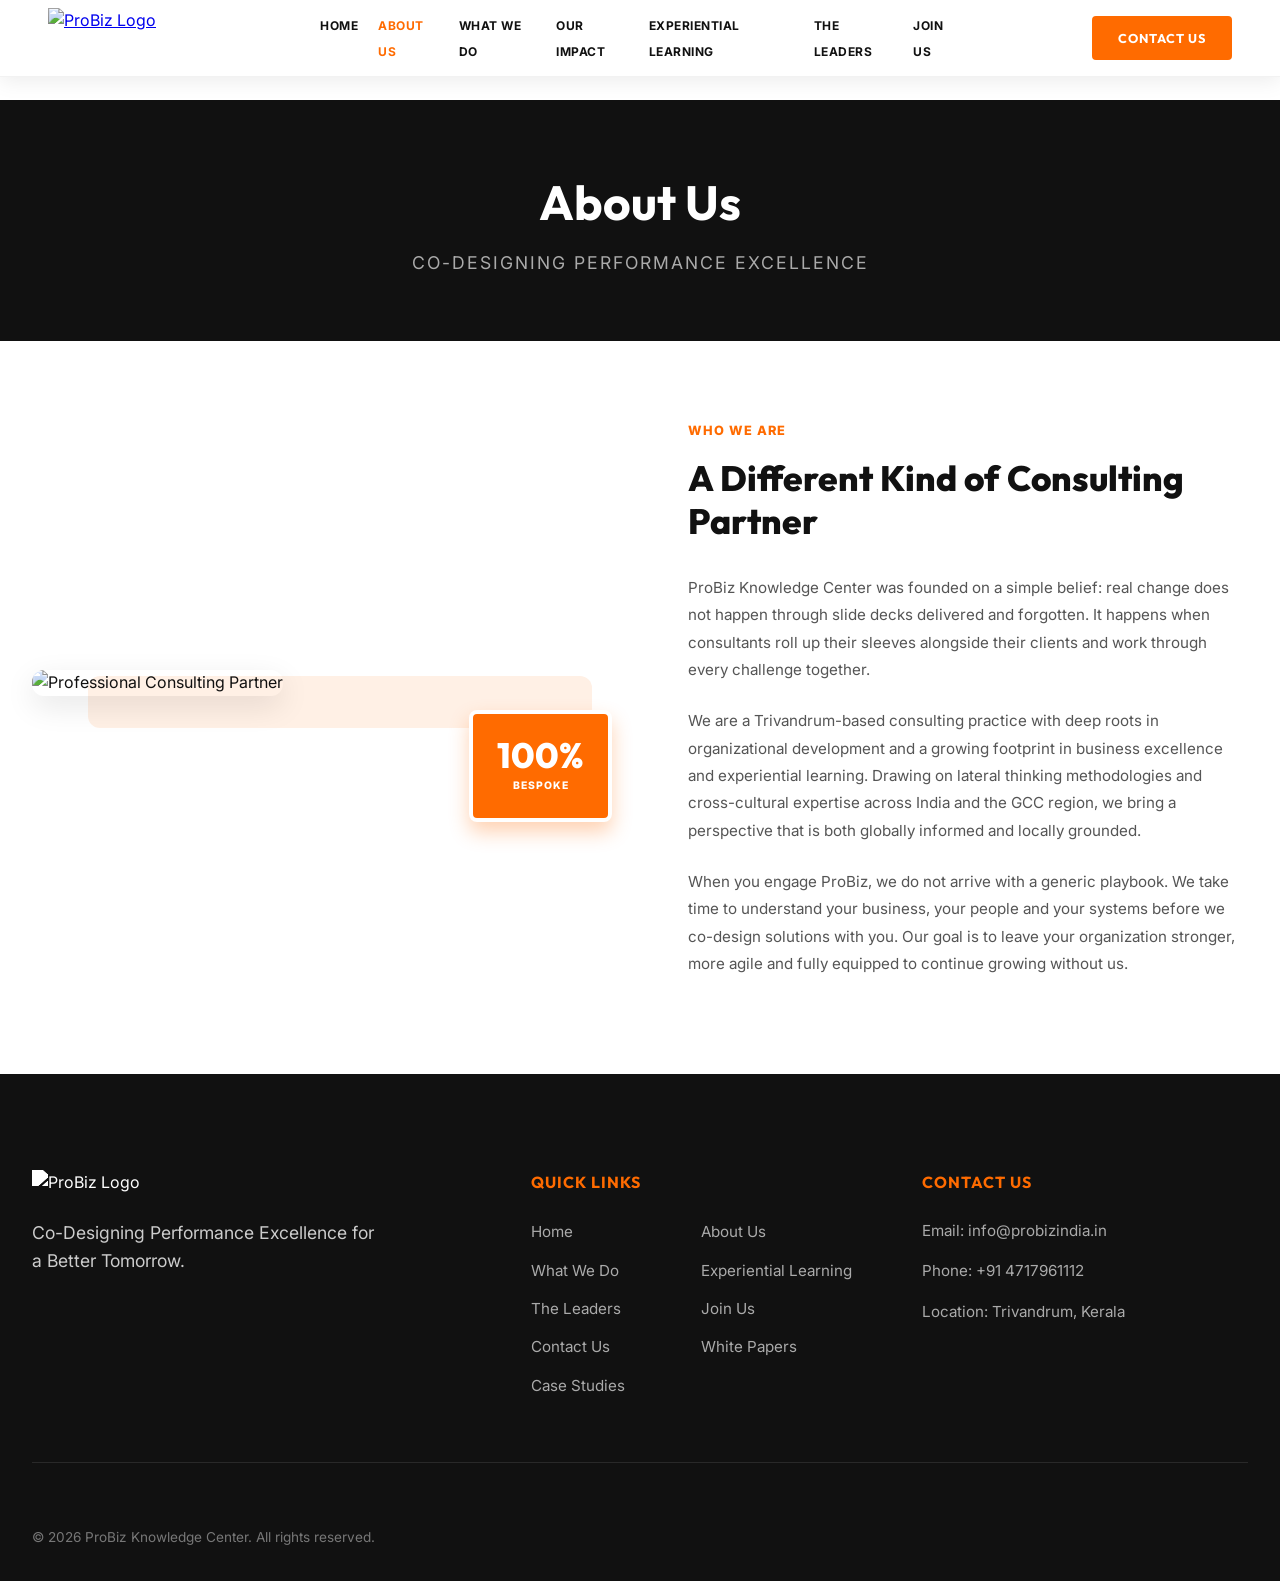
==== about.html @ cebb4b1a "probiz1" ====
<!DOCTYPE html>
<html lang="en">
<head>
    <meta charset="UTF-8">
    <meta name="viewport" content="width=device-width, initial-scale=1.0">
    <title>About Us | ProBiz Knowledge Center</title>
    <meta name="description" content="ProBiz Knowledge Center is a Trivandrum-based consulting practice that co-designs and co-executes high-impact solutions across organizational development, business excellence and experiential learning.">
    <!-- Google Fonts -->
    <link rel="preconnect" href="https://fonts.googleapis.com">
    <link rel="preconnect" href="https://fonts.gstatic.com" crossorigin>
    <link href="https://fonts.googleapis.com/css2?family=Inter:wght@300;400;600;700;800&family=Outfit:ital,wght@0,400;0,500;0,700;0,800;1,700;1,800&display=swap" rel="stylesheet">
    <link rel="stylesheet" href="style.css">
    <style>
        /* Small inline adjustment to make navbar always look solid on non-hero pages */
        body { padding-top: 100px; }
        .navbar { background-color: rgba(255, 255, 255, 0.98) !important; box-shadow: 0 4px 20px rgba(0, 0, 0, 0.08) !important; border-bottom: 1px solid rgba(0,0,0,0.05) !important; padding: 0.5rem 0 !important; }
        .navbar .nav-links a { color: var(--color-black) !important; }
        .navbar .nav-links a.active { color: var(--color-orange) !important; }
    </style>
</head>
<body>
    <nav class="navbar scrolled">
        <div class="container nav-container">
            <a href="index.html" class="logo">
                <img src="assets/images/logoprobiz.png" alt="ProBiz Logo" class="nav-logo-img">
            </a>
            <ul class="nav-links">
                <li><a href="index.html">HOME</a></li>
                <li><a href="about.html" class="active">ABOUT US</a></li>
                <li><a href="index.html#whatwedo">WHAT WE DO</a></li>
                <li><a href="index.html#impact">OUR IMPACT</a></li>
                <li><a href="index.html#learning">EXPERIENTIAL LEARNING</a></li>
                <li><a href="index.html#leaders">THE LEADERS</a></li>
                <li><a href="index.html#join">JOIN US</a></li>
            </ul>
            <a href="index.html#contact" class="btn btn-primary nav-btn">CONTACT US</a>
        </div>
    </nav>

    <header class="page-header" style="background-color: var(--color-black); padding: 4rem 0; text-align: center; color: white;">
        <div class="container">
            <h1 style="font-family: var(--font-heading); font-size: 3rem; margin-bottom: 0.5rem;">About Us</h1>
            <p style="color: #aaa; font-size: 1.1rem; letter-spacing: 2px; text-transform: uppercase;">Co-Designing Performance Excellence</p>
        </div>
    </header>

    <section id="about" class="about-section" style="padding-top: 5rem;">
        <div class="container about-container">
            <div class="about-image-column">
                <div class="image-wrapper">
                    <div class="image-backdrop"></div>
                    <img src="assets/images/Professional_and_approachable_photo_of_202606221526.jpeg" alt="Professional Consulting Partner" class="about-img">
                    <div class="bespoke-badge">
                        <h3>100%</h3>
                        <p>BESPOKE</p>
                    </div>
                </div>
            </div>
            
            <div class="about-content-column">
                <h4 class="section-eyebrow">WHO WE ARE</h4>
                <h2 class="section-heading">A Different Kind of Consulting Partner</h2>
                
                <div class="about-text">
                    <p>ProBiz Knowledge Center was founded on a simple belief: real change does not happen through slide decks delivered and forgotten. It happens when consultants roll up their sleeves alongside their clients and work through every challenge together.</p>
                    <p>We are a Trivandrum-based consulting practice with deep roots in organizational development and a growing footprint in business excellence and experiential learning. Drawing on lateral thinking methodologies and cross-cultural expertise across India and the GCC region, we bring a perspective that is both globally informed and locally grounded.</p>
                    <p>When you engage ProBiz, we do not arrive with a generic playbook. We take time to understand your business, your people and your systems before we co-design solutions with you. Our goal is to leave your organization stronger, more agile and fully equipped to continue growing without us.</p>
                </div>
            </div>
        </div>
    </section>

    <footer class="site-footer">
        <div class="container footer-container">
            <div class="footer-top">
                <div class="footer-brand">
                    <img src="assets/images/logoprobiz.png" alt="ProBiz Logo" height="90" class="footer-logo">
                    <p class="footer-tagline">Co-Designing Performance Excellence for a Better Tomorrow.</p>
                </div>
                
                <div class="footer-links-group">
                    <h4>QUICK LINKS</h4>
                    <ul class="footer-links">
                        <li><a href="index.html">Home</a></li>
                        <li><a href="about.html">About Us</a></li>
                        <li><a href="index.html#whatwedo">What We Do</a></li>
                        <li><a href="index.html#learning">Experiential Learning</a></li>
                        <li><a href="index.html#leaders">The Leaders</a></li>
                        <li><a href="index.html#join">Join Us</a></li>
                        <li><a href="index.html#contact">Contact Us</a></li>
                        <li><a href="#">White Papers</a></li>
                        <li><a href="#">Case Studies</a></li>
                    </ul>
                </div>
                
                <div class="footer-contact">
                    <h4>CONTACT US</h4>
                    <p>Email: <a href="mailto:info@probizindia.in">info@probizindia.in</a></p>
                    <p>Phone: <a href="tel:+914717961112">+91 4717961112</a></p>
                    <p>Location: Trivandrum, Kerala</p>
                </div>
            </div>
            
            <div class="footer-bottom">
                <p>&copy; 2026 ProBiz Knowledge Center. All rights reserved.</p>
            </div>
        </div>
    </footer>

    <script src="script.js"></script>
</body>
</html>
---- style.css ----
/* CSS Variables for White, Black, and Orange Theme */
:root {
    --color-white: #ffffff;
    --color-black: #111111;
    --color-orange: #ff6b00;
    --color-orange-hover: #e66000;
    --color-dark-gray: #333333;
    --color-card-bg: rgba(26, 26, 26, 0.85);
    
    --font-heading: 'Outfit', sans-serif;
    --font-body: 'Inter', sans-serif;
}

* {
    margin: 0;
    padding: 0;
    box-sizing: border-box;
}

body {
    font-family: var(--font-body);
    color: var(--color-black);
    background-color: var(--color-white);
    line-height: 1.6;
    overflow-x: hidden;
}

/* Container */
.container {
    width: 100%;
    max-width: 1300px;
    margin: 0 auto;
    padding: 0 2rem;
}

.navbar {
    position: fixed;
    top: 0;
    left: 0;
    width: 100%;
    padding: 0.5rem 0;
    z-index: 100;
    transition: all 0.3s ease;
    background-color: transparent;
    border-bottom: 1px solid transparent;
}

.navbar.scrolled {
    background-color: rgba(255, 255, 255, 0.98);
    backdrop-filter: blur(10px);
    -webkit-backdrop-filter: blur(10px);
    padding: 0.5rem 0;
    box-shadow: 0 4px 20px rgba(0, 0, 0, 0.08);
    border-bottom: 1px solid rgba(0,0,0,0.05);
}

.navbar.scrolled .nav-links a {
    color: var(--color-black);
}

.navbar.scrolled .nav-links a:hover,
.navbar.scrolled .nav-links a.active {
    color: var(--color-orange);
}

.nav-container {
    display: flex;
    justify-content: space-between;
    align-items: center;
    position: relative;
    max-width: 100%;
    padding: 0 3rem;
}

.logo {
    display: flex;
    align-items: center;
}

.nav-logo-img {
    height: 45px; /* Smaller when at the top */
    transition: height 0.3s ease, filter 0.3s ease;
    filter: brightness(0) invert(1);
}

.navbar.scrolled .nav-logo-img {
    height: 60px; /* Larger when scrolled */
    filter: none;
}

.logo .dot {
    color: var(--color-orange);
}

.nav-links {
    display: flex;
    list-style: none;
    gap: 1.25rem;
    position: absolute;
    left: 50%;
    transform: translateX(-50%);
}

.nav-links a {
    color: var(--color-white);
    text-decoration: none;
    font-size: 0.75rem;
    font-weight: 700;
    letter-spacing: 0.5px;
    transition: color 0.3s;
}

.nav-links a:hover, .nav-links a.active {
    color: var(--color-orange);
}

.nav-btn {
    padding: 0.6rem 1.5rem !important;
    font-size: 0.8rem !important;
    border-radius: 4px !important;
}

/* Hero Section */
.hero-section {
    position: relative;
    width: 100%;
    min-height: 100vh;
    display: flex;
    align-items: center;
    background-image: url('assets/images/screen.png');
    background-size: cover;
    background-position: center;
    background-attachment: fixed;
    color: var(--color-white);
    z-index: 1;
    padding-top: 60px; /* Offset for navbar */
}

.hero-section .overlay {
    position: absolute;
    top: 0;
    left: 0;
    width: 100%;
    height: 100%;
    background: linear-gradient(to right, rgba(17, 17, 17, 0.95) 0%, rgba(17, 17, 17, 0.7) 40%, rgba(17, 17, 17, 0) 100%);
    z-index: -1;
}

.hero-container {
    display: flex;
    justify-content: space-between;
    align-items: center;
    width: 100%;
}

.hero-content {
    max-width: 600px;
    opacity: 0;
    transform: translateY(30px);
    animation: fadeInUp 1s ease forwards 0.5s;
    text-align: left;
}

/* Typography */
.hero-headline {
    font-family: var(--font-heading);
    font-size: 4.8rem;
    font-weight: 800;
    line-height: 1.05;
    margin-bottom: 1.5rem;
    letter-spacing: -2px;
}

.hero-headline .highlight {
    color: var(--color-orange);
}

.italic {
    font-style: italic;
}

.hero-subheadline {
    font-size: 0.95rem;
    font-weight: 400;
    line-height: 1.6;
    margin-bottom: 2.5rem;
    color: rgba(255, 255, 255, 0.9);
    max-width: 480px;
}

/* Buttons */
.hero-buttons {
    display: flex;
    gap: 1rem;
    flex-wrap: wrap;
}

.btn {
    display: inline-flex;
    align-items: center;
    justify-content: center;
    padding: 1rem 2rem;
    font-family: var(--font-heading);
    font-size: 0.9rem;
    font-weight: 700;
    text-decoration: none;
    border-radius: 6px;
    transition: all 0.3s ease;
    cursor: pointer;
    text-transform: uppercase;
    letter-spacing: 1px;
}

.btn-primary {
    background-color: var(--color-orange);
    color: var(--color-white);
    border: 2px solid var(--color-orange);
}

.btn-primary:hover {
    background-color: transparent;
    color: var(--color-orange);
}

.btn-secondary {
    background-color: transparent;
    color: var(--color-white);
    border: 2px solid rgba(255, 255, 255, 0.4);
}

.btn-secondary:hover {
    background-color: var(--color-white);
    color: var(--color-black);
}

/* Stats Card */
.hero-stats-card-wrapper {
    position: relative;
    opacity: 0;
    transform: translateX(30px);
    animation: fadeInRight 1s ease forwards 0.8s;
    margin-right: 2rem;
}

.hero-stats-card {
    background: var(--color-card-bg);
    backdrop-filter: blur(12px);
    -webkit-backdrop-filter: blur(12px);
    border: 1px solid rgba(255, 255, 255, 0.08);
    border-radius: 24px;
    padding: 2.5rem;
    width: 320px;
    box-shadow: 0 20px 40px rgba(0,0,0,0.4);
}

.stat-item {
    display: flex;
    align-items: center;
    gap: 1.25rem;
    padding-bottom: 1.5rem;
    margin-bottom: 1.5rem;
}

.border-bottom {
    border-bottom: 1px solid rgba(255, 255, 255, 0.1);
}

.stat-icon {
    width: 44px;
    height: 44px;
    border-radius: 12px;
    display: flex;
    align-items: center;
    justify-content: center;
}

.stat-icon svg {
    width: 20px;
    height: 20px;
    color: var(--color-white);
}

.orange-bg {
    background-color: #a84700; /* Darker orange for icon bg based on image */
}
.orange-bg svg {
    color: var(--color-orange);
}

.dark-bg {
    background-color: rgba(255, 255, 255, 0.05);
}

.stat-text h2 {
    font-family: var(--font-heading);
    font-size: 2.2rem;
    font-weight: 800;
    line-height: 1;
    margin-bottom: 0.25rem;
}

.stat-text p {
    font-size: 0.65rem;
    font-weight: 800;
    color: var(--color-orange);
    letter-spacing: 1px;
}

.stat-item:nth-child(2) .stat-text p {
    color: rgba(255, 255, 255, 0.5);
}

.stat-quote {
    font-size: 0.8rem;
    font-style: italic;
    color: rgba(255, 255, 255, 0.6);
    line-height: 1.6;
}

.card-edge-badge {
    position: absolute;
    top: 50%;
    right: -24px;
    transform: translateY(-50%);
    background-color: var(--color-orange);
    width: 48px;
    height: 48px;
    border-radius: 8px;
    display: flex;
    align-items: center;
    justify-content: center;
    box-shadow: 0 4px 15px rgba(255, 107, 0, 0.3);
}

/* Animations */
@keyframes fadeInUp {
    from {
        opacity: 0;
        transform: translateY(30px);
    }
    to {
        opacity: 1;
        transform: translateY(0);
    }
}

@keyframes fadeInRight {
    from {
        opacity: 0;
        transform: translateX(30px);
    }
    to {
        opacity: 1;
        transform: translateX(0);
    }
}

/* Clients Section */
.clients-section {
    background-color: var(--color-white);
    padding: 4rem 0;
    border-bottom: 1px solid #eaeaea;
}

.clients-eyebrow {
    display: flex;
    align-items: center;
    justify-content: center;
    gap: 1rem;
    margin-bottom: 2.5rem;
    color: #888;
    font-size: 0.75rem;
    font-weight: 800;
    letter-spacing: 3px;
}

.clients-eyebrow .line {
    height: 1px;
    width: 60px;
    background-color: #ffccaa; /* Light orange line */
}

.clients-ticker-wrapper {
    overflow: hidden;
    width: 100%;
    position: relative;
    white-space: nowrap;
}

.clients-track {
    display: inline-block;
    animation: scrollRight 30s linear infinite;
    white-space: nowrap;
}

.clients-track span {
    font-family: var(--font-heading);
    font-size: 1.5rem;
    font-weight: 800;
    color: #c4c4c4;
    letter-spacing: 1px;
    margin: 0 4rem;
    display: inline-block;
}

@keyframes scrollRight {
    0% { transform: translateX(0%); }
    100% { transform: translateX(-50%); }
}

/* About Section */
.about-section {
    background-color: var(--color-white);
    padding: 6rem 0;
    position: relative;
}

.about-container {
    display: flex;
    align-items: center;
    gap: 6rem;
}

.about-image-column {
    flex: 1;
    position: relative;
}

.image-wrapper {
    position: relative;
    padding-bottom: 2rem;
    padding-right: 2rem;
}

.image-backdrop {
    position: absolute;
    bottom: 0;
    right: 0;
    width: 90%;
    height: 90%;
    background-color: #fff0e5; /* Light orange tint */
    border-radius: 12px;
    z-index: 0;
}

.about-img {
    position: relative;
    width: 100%;
    border-radius: 12px;
    z-index: 1;
    box-shadow: 0 10px 30px rgba(0, 0, 0, 0.1);
}

.bespoke-badge {
    position: absolute;
    top: 40px;
    right: -20px;
    background-color: var(--color-orange);
    color: var(--color-white);
    padding: 1.5rem;
    border-radius: 8px;
    text-align: center;
    z-index: 2;
    box-shadow: 0 10px 20px rgba(255, 107, 0, 0.3);
    border: 4px solid var(--color-white);
}

.bespoke-badge h3 {
    font-family: var(--font-heading);
    font-size: 2.2rem;
    font-weight: 800;
    line-height: 1;
    margin-bottom: 0.25rem;
}

.bespoke-badge p {
    font-size: 0.65rem;
    font-weight: 800;
    letter-spacing: 1px;
}

.about-content-column {
    flex: 1;
}

.section-eyebrow {
    color: var(--color-orange);
    font-size: 0.8rem;
    font-weight: 800;
    letter-spacing: 1px;
    text-transform: uppercase;
    margin-bottom: 1rem;
}

.section-heading {
    font-family: var(--font-heading);
    font-size: 2.2rem;
    font-weight: 800;
    line-height: 1.2;
    color: var(--color-black);
    margin-bottom: 2rem;
}

.about-text p {
    color: #555;
    font-size: 0.95rem;
    line-height: 1.8;
    margin-bottom: 1.5rem;
}

.about-text p:last-child {
    margin-bottom: 0;
}

/* Responsive */
@media (max-width: 1024px) {
    .hero-headline {
        font-size: 3.5rem;
    }
    .hero-container {
        flex-direction: column;
        align-items: flex-start;
        padding-top: 4rem;
    }
    .hero-stats-card-wrapper {
        align-self: center;
        margin-top: 3rem;
        margin-right: 0;
    }
    .hero-section .overlay {
        background: rgba(17, 17, 17, 0.85);
    }
    .nav-links {
        display: none;
    }
    .about-container {
        flex-direction: column;
        gap: 4rem;
    }
    .bespoke-badge {
        right: 10px;
    }
    .clients-logos {
        justify-content: center;
    }
}

/* Leaders Section */
.leaders-section {
    padding: 6rem 0;
    background-color: var(--color-white);
}

.leaders-container {
    display: flex;
    gap: 2rem;
    justify-content: center;
    flex-wrap: wrap;
}

.leader-card {
    flex: 1;
    min-width: 320px;
    max-width: 500px;
    border-radius: 20px;
    padding: 3rem 2rem;
    display: flex;
    gap: 2rem;
    align-items: center;
    box-shadow: 0 10px 30px rgba(0,0,0,0.05);
}

.card-light {
    background-color: #ffffff;
    color: var(--color-black);
    border: 1px solid var(--color-orange);
}

.card-dark {
    background-color: #111111;
    color: var(--color-white);
}

.leader-image-wrapper {
    flex-shrink: 0;
}

.leader-img {
    width: 140px;
    height: 140px;
    object-fit: cover;
    border-radius: 12px;
    transform: rotate(-3deg);
    box-shadow: 4px 4px 15px rgba(0,0,0,0.1);
    transition: transform 0.3s ease;
}

.card-dark .leader-img {
    box-shadow: 4px 4px 15px rgba(0,0,0,0.5);
    border: 1px solid rgba(255,255,255,0.1);
}

.leader-card:hover .leader-img {
    transform: rotate(0deg) scale(1.05);
}

.leader-info h3 {
    font-family: var(--font-heading);
    font-size: 1.6rem;
    line-height: 1.2;
    margin-bottom: 0.5rem;
    font-weight: 700;
}

.leader-info .role-title {
    color: var(--color-orange);
    font-size: 0.7rem;
    font-weight: 700;
    letter-spacing: 1px;
    margin-bottom: 1rem;
    text-transform: uppercase;
}

.leader-info p {
    font-size: 0.85rem;
    line-height: 1.6;
    opacity: 0.8;
}

@media (max-width: 768px) {
    .leader-card {
        flex-direction: column;
        text-align: center;
        padding: 2.5rem 1.5rem;
    }
}

/* Services Section */
.services-section {
    padding: 8rem 0;
    background-color: #111111;
    color: var(--color-white);
}

.services-header {
    display: flex;
    justify-content: space-between;
    align-items: flex-end;
    margin-bottom: 4rem;
    gap: 2rem;
}

.services-header-left {
    flex: 1;
    max-width: 600px;
}

.services-header-left .section-heading {
    color: var(--color-white);
    margin-bottom: 1rem;
}

.services-intro {
    font-size: 1rem;
    line-height: 1.6;
    color: #cccccc;
}

.services-grid {
    display: grid;
    grid-template-columns: repeat(5, 1fr);
    gap: 1.5rem;
}

.service-card {
    border-radius: 20px;
    padding: 3rem;
    position: relative;
    overflow: hidden;
    display: flex;
    flex-direction: column;
}

.card-wide-left {
    grid-column: span 3;
}

.card-narrow-right {
    grid-column: span 2;
}

.card-narrow-left {
    grid-column: span 2;
}

.card-wide-right {
    grid-column: span 3;
    justify-content: center;
}

.dark-card {
    background-color: #1a1a1a;
    transition: transform 0.3s ease, background-color 0.3s ease;
}

.dark-card:hover {
    transform: translateY(-5px);
    background-color: #222222;
}

.orange-card {
    background-color: var(--color-orange);
    color: var(--color-white);
}

.card-bg-number {
    position: absolute;
    top: 2rem;
    right: 2rem;
    font-family: var(--font-heading);
    font-size: 8rem;
    font-weight: 700;
    line-height: 0.8;
    color: #ffffff; /* Pure white as requested */
    pointer-events: none;
    z-index: 1;
    transition: color 0.3s ease;
}

.dark-card:hover .card-bg-number {
    color: #ffffff;
}

.card-icon {
    margin-bottom: 2rem;
    position: relative;
    z-index: 2;
}

.service-card h3 {
    font-family: var(--font-heading);
    font-size: 1.5rem;
    margin-bottom: 1rem;
    position: relative;
    z-index: 2;
}

.service-card p {
    font-size: 0.95rem;
    line-height: 1.6;
    color: #aaaaaa;
    margin-bottom: 2rem;
    flex-grow: 1;
    position: relative;
    z-index: 2;
}

.orange-card p {
    color: rgba(255, 255, 255, 0.9);
}

.service-link {
    color: var(--color-orange);
    text-decoration: none;
    font-weight: 600;
    font-size: 0.9rem;
    display: inline-flex;
    align-items: center;
    position: relative;
    z-index: 2;
    transition: transform 0.3s ease;
}

.service-card:hover .service-link {
    transform: translateX(5px);
}

.btn-outline {
    border: 1px solid rgba(255, 255, 255, 0.2);
    color: var(--color-white);
    background: transparent;
    padding: 0.8rem 2rem;
}

.btn-outline:hover {
    border-color: var(--color-orange);
    color: var(--color-orange);
}

.btn-black {
    background-color: var(--color-black);
    color: var(--color-white);
    align-self: flex-start;
    margin-top: auto;
}

.btn-black:hover {
    background-color: #333;
}

@media (max-width: 992px) {
    .services-grid {
        grid-template-columns: 1fr;
    }
    .card-wide-left, .card-narrow-right, .card-narrow-left, .card-wide-right {
        grid-column: span 1;
    }
    .services-header {
        flex-direction: column;
        align-items: flex-start;
    }
}

/* Industries Section */
.industries-section {
    padding: 8rem 0;
    background-color: var(--color-white);
    text-align: center;
}

.industries-header {
    max-width: 800px;
    margin: 0 auto 4rem auto;
}

.industries-header .section-heading {
    margin-bottom: 1.5rem;
    color: var(--color-black);
}

.industries-header .section-intro {
    font-size: 1.1rem;
    line-height: 1.7;
    color: #555555;
}

.industries-grid {
    display: grid;
    grid-template-columns: repeat(3, 1fr);
    gap: 2rem;
}

.industry-item {
    padding: 3rem 2rem;
    background-color: #ffffff;
    border-radius: 12px;
    transition: all 0.3s ease;
    border: 1px solid rgba(0,0,0,0.06);
    box-shadow: 0 4px 15px rgba(0,0,0,0.02);
}

.industry-item:hover {
    transform: translateY(-5px);
    box-shadow: 0 15px 35px rgba(0,0,0,0.08);
    border-color: var(--color-orange);
}

.industry-icon {
    width: 64px;
    height: 64px;
    margin: 0 auto 1.5rem auto;
    background-color: rgba(255, 107, 0, 0.08);
    border-radius: 50%;
    display: flex;
    align-items: center;
    justify-content: center;
    color: var(--color-orange);
    transition: all 0.3s ease;
}

.industry-item:hover .industry-icon {
    background-color: var(--color-orange);
    color: var(--color-white);
}

.industry-item h3 {
    font-family: var(--font-heading);
    font-size: 1.2rem;
    color: var(--color-black);
    font-weight: 700;
}

@media (max-width: 992px) {
    .industries-grid {
        grid-template-columns: repeat(2, 1fr);
    }
}

@media (max-width: 576px) {
    .industries-grid {
        grid-template-columns: 1fr;
    }
}

/* Impact Section */
.impact-section {
    padding: 8rem 0;
    background-color: #f9f9f9;
}

.impact-top {
    display: flex;
    gap: 4rem;
    margin-bottom: 6rem;
    align-items: center;
}

.impact-content {
    flex: 1;
    max-width: 550px;
}

.impact-text p {
    font-size: 1rem;
    line-height: 1.7;
    color: #555555;
    margin-bottom: 1.5rem;
}

.impact-stats {
    flex: 1;
    display: grid;
    grid-template-columns: 1fr 1fr;
    gap: 2rem;
}

.stat-box {
    background-color: var(--color-white);
    padding: 2.5rem 2rem;
    border-radius: 12px;
    box-shadow: 0 10px 30px rgba(0,0,0,0.03);
    border-top: 4px solid var(--color-orange);
    transition: transform 0.3s ease;
}

.stat-box:hover {
    transform: translateY(-5px);
}

.stat-number {
    font-family: var(--font-heading);
    font-size: 3rem;
    color: var(--color-black);
    margin-bottom: 0.5rem;
    line-height: 1;
    font-weight: 800;
}

.stat-box p {
    font-size: 0.95rem;
    line-height: 1.5;
    color: #666;
}

.testimonial-block {
    background-color: #111111;
    color: var(--color-white);
    padding: 5rem;
    border-radius: 20px;
    position: relative;
    text-align: center;
    max-width: 900px;
    margin: 0 auto;
}

.quote-icon {
    position: absolute;
    top: -20px;
    left: 50%;
    transform: translateX(-50%);
    background-color: #111111;
    padding: 0 20px;
}

.testimonial-text {
    font-size: 1.25rem;
    line-height: 1.8;
    font-style: italic;
    margin-bottom: 2rem;
    color: rgba(255, 255, 255, 0.9);
}

.testimonial-graphic {
    width: 60px;
    height: 60px;
    object-fit: cover;
    border-radius: 50%;
    margin-bottom: 1rem;
    border: 2px solid var(--color-orange);
    box-shadow: 0 4px 15px rgba(0,0,0,0.5);
}

.testimonial-author h4 {
    color: var(--color-orange);
    font-family: var(--font-heading);
    font-size: 1.1rem;
    letter-spacing: 1px;
    margin-bottom: 0.2rem;
}

.testimonial-author p {
    font-size: 0.85rem;
    color: #888888;
    text-transform: uppercase;
    letter-spacing: 1px;
}

@media (max-width: 992px) {
    .impact-top {
        flex-direction: column;
    }
    .impact-content {
        max-width: 100%;
    }
}

@media (max-width: 768px) {
    .impact-stats {
        grid-template-columns: 1fr;
    }
    .testimonial-block {
        padding: 3rem 2rem;
    }
    .testimonial-text {
        font-size: 1.1rem;
    }
}

/* Value Proposition Section */
.value-section {
    padding: 6rem 0;
    background-color: var(--color-white);
}

.value-container {
    display: flex;
    gap: 5rem;
    align-items: center;
}

.value-content {
    flex: 1;
}

.value-content .section-heading {
    margin-bottom: 2rem;
    color: var(--color-black);
}

.value-intro {
    font-size: 1.05rem;
    line-height: 1.7;
    color: #444;
    margin-bottom: 2rem;
}

.value-subheading {
    font-size: 1.05rem;
    font-weight: 700;
    margin-bottom: 2rem;
    color: var(--color-black);
}

.value-list {
    list-style: none;
    margin-bottom: 3rem;
}

.value-list li {
    display: flex;
    align-items: flex-start;
    gap: 1.2rem;
    margin-bottom: 1.8rem;
}

.value-list .list-icon {
    flex-shrink: 0;
    color: var(--color-orange);
    margin-top: 2px;
}

.value-list span {
    font-size: 1rem;
    line-height: 1.5;
    color: var(--color-black);
    font-weight: 600;
}

.value-conclusion {
    border-left: 3px solid var(--color-orange);
    padding-left: 1.5rem;
}

.value-conclusion p {
    font-size: 1rem;
    line-height: 1.6;
    color: #666;
    font-style: italic;
}

.value-image {
    flex: 1;
}

.value-img {
    width: 100%;
    border-radius: 20px;
    box-shadow: 0 20px 40px rgba(0,0,0,0.08);
}

@media (max-width: 992px) {
    .value-container {
        flex-direction: column;
    }
    .value-image {
        width: 100%;
    }
}

/* Detailed Leaders Section */
.leaders-detailed-section {
    padding: 6rem 0;
    background-color: var(--color-light-bg, #fcfcfc);
}

.leaders-header {
    text-align: center;
    max-width: 800px;
    margin: 0 auto 5rem;
}

.leaders-intro {
    font-size: 1.1rem;
    line-height: 1.8;
    color: #555;
    margin-top: 1rem;
}

.leader-profile {
    display: grid;
    grid-template-columns: 1fr 1.5fr;
    gap: 4rem;
    margin-bottom: 6rem;
    align-items: start;
}

.leader-profile:last-child {
    margin-bottom: 0;
}

.leader-profile.reverse-layout {
    grid-template-columns: 1.5fr 1fr;
}

.leader-profile.reverse-layout .leader-profile-image {
    order: 2;
}

.leader-profile.reverse-layout .leader-profile-content {
    order: 1;
}

.leader-portrait {
    width: 100%;
    border-radius: 20px;
    box-shadow: 0 20px 40px rgba(0,0,0,0.1);
    height: auto;
}

.leader-name {
    font-family: var(--font-heading);
    font-size: 2.5rem;
    color: var(--color-black);
    margin-bottom: 0.5rem;
}

.leader-title {
    font-size: 1.1rem;
    color: var(--color-orange);
    text-transform: uppercase;
    letter-spacing: 1px;
    margin-bottom: 2rem;
    font-weight: 600;
}

.leader-bio {
    border-left: 4px solid var(--color-orange);
    padding-left: 1.5rem;
}

.leader-bio p {
    font-size: 1.05rem;
    line-height: 1.8;
    color: #444;
    margin-bottom: 1.5rem;
}

.bio-subheading {
    font-family: var(--font-heading);
    font-size: 1.2rem;
    color: var(--color-black);
    margin-top: 2rem;
    margin-bottom: 1rem;
}

.bio-list {
    list-style-type: none;
    padding-left: 0;
    margin-bottom: 1.5rem;
}

.bio-list li {
    font-size: 1.05rem;
    line-height: 1.6;
    color: #444;
    margin-bottom: 0.8rem;
    position: relative;
    padding-left: 1.5rem;
}

.bio-list li::before {
    content: "";
    width: 8px;
    height: 8px;
    background-color: var(--color-orange);
    position: absolute;
    left: 0;
    top: 8px;
}

@media (max-width: 992px) {
    .leader-profile, .leader-profile.reverse-layout {
        grid-template-columns: 1fr;
        gap: 2rem;
    }
    
    .leader-profile.reverse-layout .leader-profile-image {
        order: 1;
    }
    
    .leader-profile.reverse-layout .leader-profile-content {
        order: 2;
    }
}

/* Footer Section */
.site-footer {
    background-color: #111111;
    color: var(--color-white);
    padding: 6rem 0 2rem 0;
}

.footer-container {
    display: flex;
    flex-direction: column;
}

.footer-top {
    display: grid;
    grid-template-columns: 2fr 1.5fr 1.5fr;
    gap: 4rem;
    margin-bottom: 4rem;
    border-bottom: 1px solid rgba(255,255,255,0.1);
    padding-bottom: 4rem;
}

.footer-logo {
    margin-bottom: 1.5rem;
    /* If the logo is dark text, it might need to be inverted: */
    filter: brightness(0) invert(1);
}

.footer-tagline {
    font-size: 1.1rem;
    line-height: 1.6;
    color: #cccccc;
    max-width: 350px;
}

.site-footer h4 {
    font-family: var(--font-heading);
    font-size: 1rem;
    margin-bottom: 1.5rem;
    color: var(--color-orange);
    letter-spacing: 1px;
}

.footer-links {
    list-style: none;
    display: grid;
    grid-template-columns: 1fr 1fr;
    gap: 0.8rem;
}

.footer-links a {
    color: #aaaaaa;
    text-decoration: none;
    font-size: 0.95rem;
    transition: color 0.3s ease;
}

.footer-links a:hover {
    color: var(--color-orange);
}

.footer-contact p {
    color: #aaaaaa;
    margin-bottom: 1rem;
    font-size: 0.95rem;
}

.footer-contact a {
    color: #aaaaaa;
    text-decoration: none;
    transition: color 0.3s ease;
}

.footer-contact a:hover {
    color: var(--color-orange);
}

.footer-bottom {
    display: flex;
    justify-content: space-between;
    align-items: center;
    color: #777777;
    font-size: 0.85rem;
}

@media (max-width: 992px) {
    .footer-top {
        grid-template-columns: 1fr 1fr;
    }
}

@media (max-width: 768px) {
    .footer-top {
        grid-template-columns: 1fr;
        gap: 2.5rem;
    }
    .footer-links {
        grid-template-columns: 1fr;
    }
    .footer-logo {
        height: 50px;
    }
}

/* Services Detail Page */
.service-detail-section {
    padding: 6rem 0;
}

.alt-bg {
    background-color: var(--color-light-bg, #fcfcfc);
}

.service-detail-grid {
    display: grid;
    grid-template-columns: 1fr 1fr;
    gap: 4rem;
    align-items: center;
}

.service-detail-grid.reverse-layout {
    grid-template-columns: 1fr 1fr;
}

.service-detail-grid.reverse-layout .service-detail-image {
    order: 2;
}

.service-detail-grid.reverse-layout .service-detail-content {
    order: 1;
}

.service-img {
    width: 100%;
    border-radius: 20px;
    box-shadow: 0 20px 40px rgba(0,0,0,0.08);
}

.service-detail-image {
    position: relative;
}

.impact-overlay-box {
    position: absolute;
    bottom: -2rem;
    right: 2rem;
    background-color: var(--color-orange);
    color: var(--color-white);
    padding: 1.5rem 2rem;
    border-radius: 10px;
    box-shadow: 0 10px 30px rgba(255,107,0,0.3);
    max-width: 250px;
}

.impact-overlay-box h3 {
    font-family: var(--font-heading);
    font-size: 1.5rem;
    margin-bottom: 0.5rem;
}

.impact-overlay-box p {
    font-size: 0.9rem;
    line-height: 1.4;
    margin-bottom: 0;
}

.service-detail-content h2 {
    font-family: var(--font-heading);
    font-size: 2.5rem;
    color: var(--color-black);
    margin-bottom: 1.5rem;
}

.service-detail-content p {
    font-size: 1.05rem;
    line-height: 1.8;
    color: #555;
    margin-bottom: 1.5rem;
}

.service-quote {
    border-left: 3px solid var(--color-orange);
    padding-left: 1.5rem;
    margin: 2rem 0;
}

.service-quote p {
    font-size: 1.1rem;
    font-style: italic;
    color: #666;
    margin-bottom: 0;
}

.service-feature-list {
    list-style-type: none;
    padding: 0;
    margin: 2rem 0;
}

.service-feature-list.two-columns {
    display: grid;
    grid-template-columns: 1fr 1fr;
    gap: 1rem;
}

.service-feature-list li {
    font-size: 1rem;
    color: #444;
    position: relative;
    padding-left: 1.5rem;
    margin-bottom: 0.5rem;
}

.service-feature-list li::before {
    content: "";
    width: 6px;
    height: 6px;
    background-color: var(--color-orange);
    position: absolute;
    left: 0;
    top: 8px;
}

.process-steps {
    display: flex;
    flex-direction: column;
    gap: 1.5rem;
}

.process-step {
    display: flex;
    align-items: center;
    justify-content: space-between;
    background: var(--color-white);
    padding: 1.5rem 2rem;
    border-radius: 12px;
    box-shadow: 0 5px 15px rgba(0,0,0,0.05);
    border: 1px solid rgba(0,0,0,0.03);
}

.step-left {
    display: flex;
    align-items: center;
    gap: 1.5rem;
}

.step-num {
    font-family: var(--font-heading);
    font-size: 1.2rem;
    color: var(--color-orange);
    font-weight: 700;
}

.step-text {
    display: flex;
    flex-direction: column;
}

.btn-text {
    display: inline-flex;
    align-items: center;
    gap: 0.5rem;
    color: var(--color-orange);
    font-weight: 600;
    text-decoration: none;
    transition: color 0.3s;
}

.btn-text:hover {
    color: #e66000;
}

/* Industries Section */
.industries-section {
    padding: 6rem 0;
}

.industries-grid {
    display: grid;
    grid-template-columns: repeat(3, 1fr);
    gap: 2rem;
}

.industry-card {
    background: var(--color-white);
    padding: 2.5rem 2rem;
    border-radius: 16px;
    text-align: center;
    box-shadow: 0 10px 30px rgba(0,0,0,0.04);
    transition: transform 0.3s ease;
}

.industry-card:hover {
    transform: translateY(-5px);
}

.industry-card svg {
    color: var(--color-orange);
    margin-bottom: 1.5rem;
}

.industry-card h4 {
    font-size: 1.1rem;
    color: var(--color-black);
    margin: 0;
}

@media (max-width: 992px) {
    .service-detail-grid,
    .service-detail-grid.reverse-layout {
        grid-template-columns: 1fr;
    }
    .service-detail-grid.reverse-layout .service-detail-image,
    .service-detail-grid.reverse-layout .service-detail-content {
        order: unset;
    }
    .industries-grid {
        grid-template-columns: repeat(2, 1fr);
    }
    .impact-overlay-box {
        bottom: -1rem;
        right: 1rem;
    }
}

@media (max-width: 768px) {
    .industries-grid {
        grid-template-columns: 1fr;
    }
    .service-feature-list.two-columns {
        grid-template-columns: 1fr;
    }
    .process-step {
        flex-direction: column;
        align-items: flex-start;
        gap: 1rem;
    }
    .step-icon {
        display: none;
    }
}
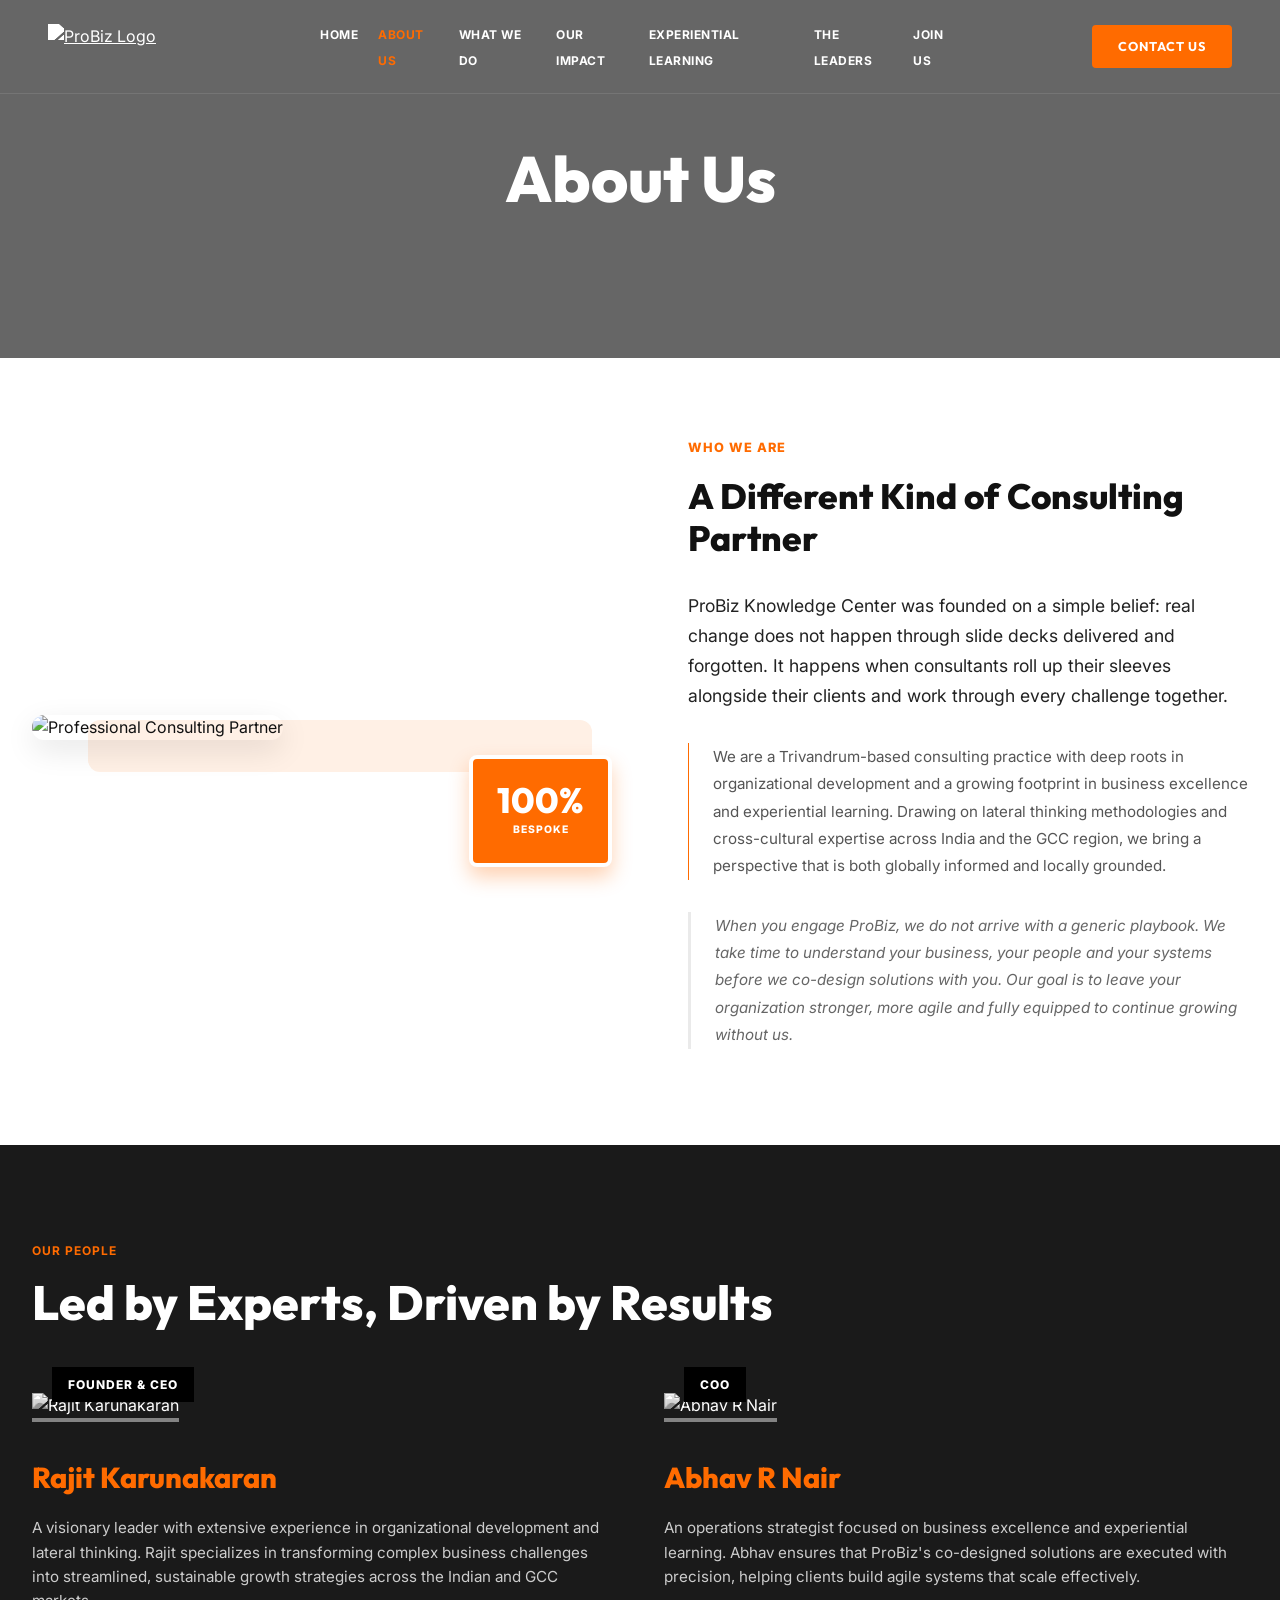
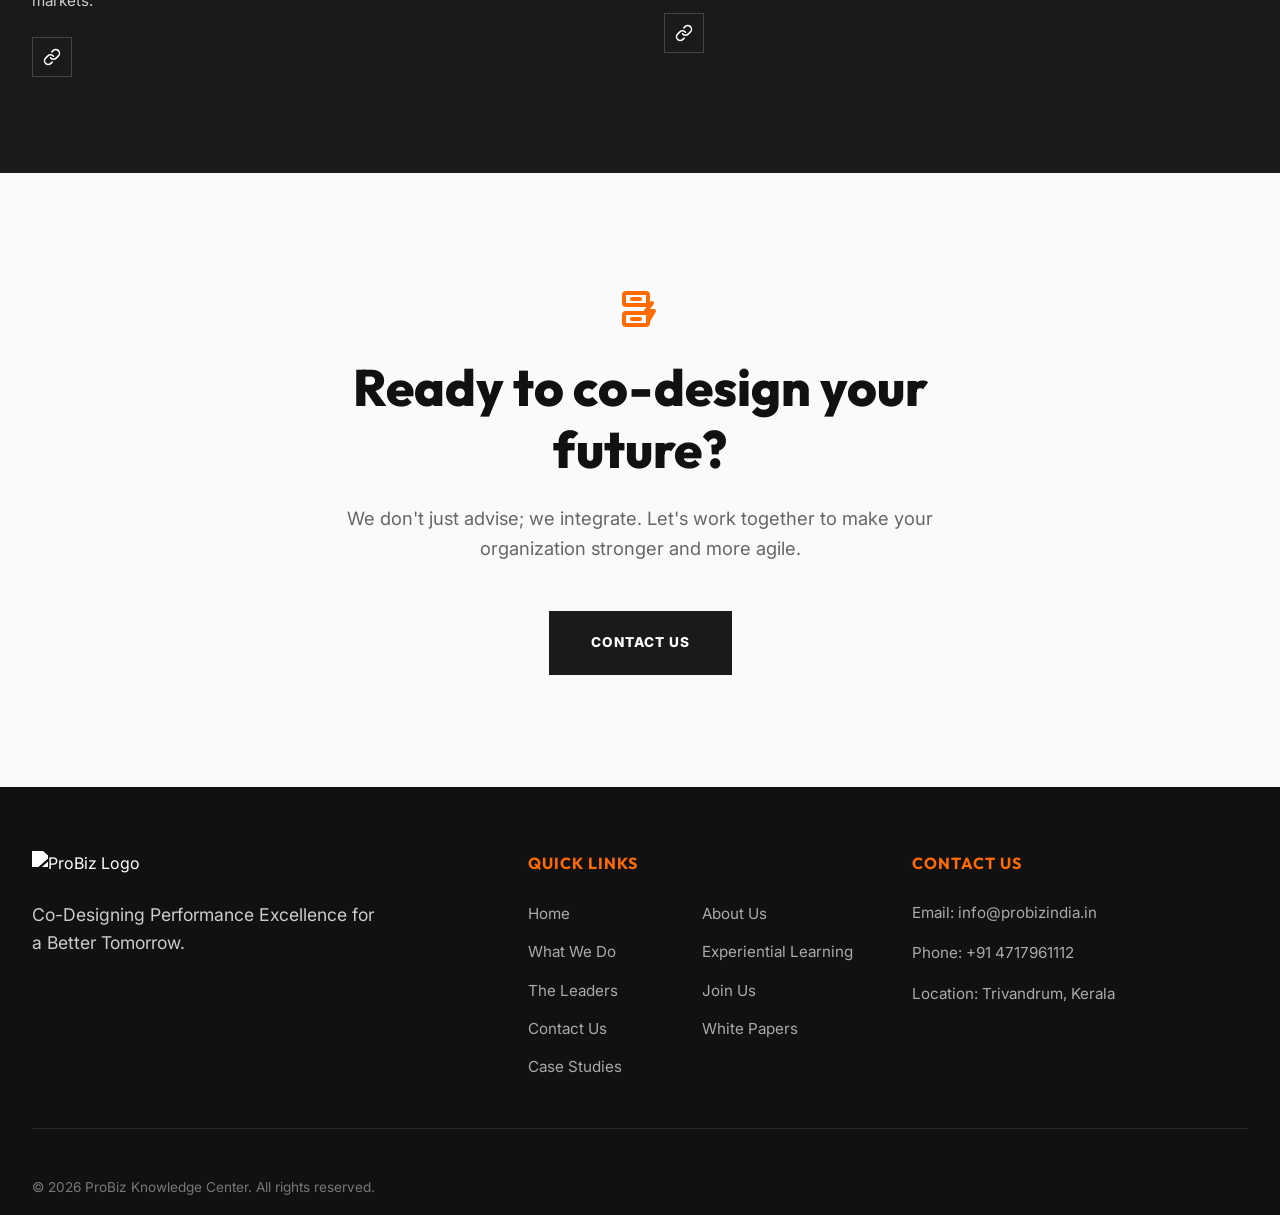
==== commit 8c92409a: "probiz5" ====
--- a/about.html
+++ b/about.html
@@ -2,7 +2,7 @@
 <html lang="en">
 <head>
     <meta charset="UTF-8">
-    <meta name="viewport" content="width=device-width, initial-scale=1.0">
+    <meta name="viewport" content="width=device-width, initial-scale=1.0, minimum-scale=1.0">
     <title>About Us | ProBiz Knowledge Center</title>
     <meta name="description" content="ProBiz Knowledge Center is a Trivandrum-based consulting practice that co-designs and co-executes high-impact solutions across organizational development, business excellence and experiential learning.">
     <!-- Google Fonts -->
@@ -11,40 +11,50 @@
     <link href="https://fonts.googleapis.com/css2?family=Inter:wght@300;400;600;700;800&family=Outfit:ital,wght@0,400;0,500;0,700;0,800;1,700;1,800&display=swap" rel="stylesheet">
     <link rel="stylesheet" href="style.css">
     <style>
-        /* Small inline adjustment to make navbar always look solid on non-hero pages */
-        body { padding-top: 100px; }
-        .navbar { background-color: rgba(255, 255, 255, 0.98) !important; box-shadow: 0 4px 20px rgba(0, 0, 0, 0.08) !important; border-bottom: 1px solid rgba(0,0,0,0.05) !important; padding: 0.5rem 0 !important; }
-        .navbar .nav-links a { color: var(--color-black) !important; }
-        .navbar .nav-links a.active { color: var(--color-orange) !important; }
+        body { padding-top: 0; }
+        
+        .navbar { background-color: transparent !important; box-shadow: none !important; border-bottom: 1px solid rgba(255,255,255,0.1) !important; padding: 1.5rem 0 !important; transition: all 0.3s ease; }
+        .navbar .nav-links a { color: #fff !important; }
+        .navbar .nav-links a:hover, .navbar .nav-links a.active { color: var(--color-orange) !important; }
+        .navbar:not(.scrolled) .nav-logo-img { filter: brightness(0) invert(1); }
+        .navbar:not(.scrolled) .mobile-toggle svg { stroke: #fff; }
+
+        .navbar.scrolled { background-color: rgba(255, 255, 255, 0.98) !important; box-shadow: 0 4px 20px rgba(0, 0, 0, 0.08) !important; padding: 0.8rem 0 !important; border-bottom: none !important; }
+        .navbar.scrolled .nav-links a { color: var(--color-black) !important; }
+        .navbar.scrolled .nav-links a.active { color: var(--color-orange) !important; }
     </style>
 </head>
 <body>
-    <nav class="navbar scrolled">
+    <nav class="navbar">
         <div class="container nav-container">
             <a href="index.html" class="logo">
                 <img src="assets/images/logoprobiz.png" alt="ProBiz Logo" class="nav-logo-img">
             </a>
-            <ul class="nav-links">
+            <button class="mobile-toggle" id="mobileToggle" aria-label="Toggle Navigation">
+                <svg width="24" height="24" viewBox="0 0 24 24" fill="none" stroke="currentColor" stroke-width="2" stroke-linecap="round" stroke-linejoin="round"><line x1="3" y1="12" x2="21" y2="12"></line><line x1="3" y1="6" x2="21" y2="6"></line><line x1="3" y1="18" x2="21" y2="18"></line></svg>
+            </button>
+            <ul class="nav-links" id="navLinks">
                 <li><a href="index.html">HOME</a></li>
                 <li><a href="about.html" class="active">ABOUT US</a></li>
-                <li><a href="index.html#whatwedo">WHAT WE DO</a></li>
-                <li><a href="index.html#impact">OUR IMPACT</a></li>
-                <li><a href="index.html#learning">EXPERIENTIAL LEARNING</a></li>
-                <li><a href="index.html#leaders">THE LEADERS</a></li>
-                <li><a href="index.html#join">JOIN US</a></li>
+                <li><a href="services.html">WHAT WE DO</a></li>
+                <li><a href="impact.html">OUR IMPACT</a></li>
+                <li><a href="learning.html">EXPERIENTIAL LEARNING</a></li>
+                <li><a href="leaders.html">THE LEADERS</a></li>
+                <li><a href="join.html">JOIN US</a></li>
+                <li class="nav-contact-item mobile-btn"><a href="contact.html" class="btn btn-primary nav-btn">CONTACT US</a></li>
             </ul>
-            <a href="index.html#contact" class="btn btn-primary nav-btn">CONTACT US</a>
+            <a href="contact.html" class="btn btn-primary nav-btn desktop-btn">CONTACT US</a>
         </div>
     </nav>
 
-    <header class="page-header" style="background-color: var(--color-black); padding: 4rem 0; text-align: center; color: white;">
-        <div class="container">
-            <h1 style="font-family: var(--font-heading); font-size: 3rem; margin-bottom: 0.5rem;">About Us</h1>
-            <p style="color: #aaa; font-size: 1.1rem; letter-spacing: 2px; text-transform: uppercase;">Co-Designing Performance Excellence</p>
+    <header class="page-header" style="background-image: url('assets/images/a_professional_high_end_corporate_hero_image_for_a_consulting_firm._modern.png'); background-size: cover; background-position: center; padding: 8rem 0; text-align: center; color: white; position: relative;">
+        <div style="position: absolute; top: 0; left: 0; width: 100%; height: 100%; background: rgba(0,0,0,0.6);"></div>
+        <div class="container" style="position: relative; z-index: 1;">
+            <h1 style="font-family: var(--font-heading); font-size: 4rem; margin-bottom: 0; font-weight: 800; color: #ffffff;">About Us</h1>
         </div>
     </header>
 
-    <section id="about" class="about-section" style="padding-top: 5rem;">
+    <section class="about-section" style="padding-top: 5rem;">
         <div class="container about-container">
             <div class="about-image-column">
                 <div class="image-wrapper">
@@ -62,11 +72,96 @@
                 <h2 class="section-heading">A Different Kind of Consulting Partner</h2>
                 
                 <div class="about-text">
-                    <p>ProBiz Knowledge Center was founded on a simple belief: real change does not happen through slide decks delivered and forgotten. It happens when consultants roll up their sleeves alongside their clients and work through every challenge together.</p>
-                    <p>We are a Trivandrum-based consulting practice with deep roots in organizational development and a growing footprint in business excellence and experiential learning. Drawing on lateral thinking methodologies and cross-cultural expertise across India and the GCC region, we bring a perspective that is both globally informed and locally grounded.</p>
-                    <p>When you engage ProBiz, we do not arrive with a generic playbook. We take time to understand your business, your people and your systems before we co-design solutions with you. Our goal is to leave your organization stronger, more agile and fully equipped to continue growing without us.</p>
-                </div>
-            </div>
+                    <p style="font-size: 1.1rem; line-height: 1.7; color: #222; margin-bottom: 2rem;">
+                        ProBiz Knowledge Center was founded on a simple belief: real change does not happen through slide decks delivered and forgotten. It happens when consultants roll up their sleeves alongside their clients and work through every challenge together.
+                    </p>
+                    <p style="font-size: 0.95rem; line-height: 1.8; color: #555; padding-left: 1.5rem; border-left: 1px solid var(--color-orange); margin-bottom: 2rem;">
+                        We are a Trivandrum-based consulting practice with deep roots in organizational development and a growing footprint in business excellence and experiential learning. Drawing on lateral thinking methodologies and cross-cultural expertise across India and the GCC region, we bring a perspective that is both globally informed and locally grounded.
+                    </p>
+                    <p style="font-size: 0.95rem; line-height: 1.8; color: #666; font-style: italic; padding-left: 1.5rem; border-left: 3px solid #eaeaea;">
+                        When you engage ProBiz, we do not arrive with a generic playbook. We take time to understand your business, your people and your systems before we co-design solutions with you. Our goal is to leave your organization stronger, more agile and fully equipped to continue growing without us.
+                    </p>
+                </div>
+            </div>
+        </div>
+    </section>
+
+    <style>
+        .people-grid {
+            display: grid;
+            grid-template-columns: 1fr 1fr;
+            gap: 3rem;
+        }
+        @media (max-width: 768px) {
+            .people-grid {
+                grid-template-columns: 1fr;
+            }
+        }
+    </style>
+    <section style="background-color: #1a1a1a; color: white; padding: 6rem 0;">
+        <div class="container">
+            <h4 style="color: var(--color-orange); font-size: 0.75rem; text-transform: uppercase; letter-spacing: 1px; margin-bottom: 1rem; font-weight: 700;">OUR PEOPLE</h4>
+            <h2 style="font-family: var(--font-heading); font-size: 3rem; margin-bottom: 4rem; font-weight: 800; line-height: 1.1;">Led by Experts, Driven by Results</h2>
+            
+            <div class="people-grid">
+                
+                <!-- Leader 1 -->
+                <div>
+                    <div style="position: relative; margin-bottom: 2rem;">
+                        <img src="assets/images/Rajit Karunakaran .jpeg" alt="Rajit Karunakaran" style="width: 100%; height: auto; aspect-ratio: 4/4.5; object-fit: cover; filter: grayscale(100%); border-bottom: 4px solid var(--color-orange);">
+                        <div style="position: absolute; bottom: 20px; left: 20px; background-color: #000; color: #fff; padding: 0.5rem 1rem; font-size: 0.75rem; font-weight: 800; text-transform: uppercase; letter-spacing: 1px;">FOUNDER & CEO</div>
+                    </div>
+                    <h3 style="color: var(--color-orange); font-family: var(--font-heading); font-size: 1.8rem; font-weight: 800; margin-bottom: 1rem;">Rajit Karunakaran</h3>
+                    <p style="color: #ccc; font-size: 0.95rem; line-height: 1.6; margin-bottom: 1.5rem;">
+                        A visionary leader with extensive experience in organizational development and lateral thinking. Rajit specializes in transforming complex business challenges into streamlined, sustainable growth strategies across the Indian and GCC markets.
+                    </p>
+                    <a href="leaders.html#rajit" style="display: inline-flex; align-items: center; justify-content: center; width: 40px; height: 40px; border: 1px solid #444; color: #fff; text-decoration: none; transition: border-color 0.3s;" onmouseover="this.style.borderColor='var(--color-orange)'" onmouseout="this.style.borderColor='#444'">
+                        <svg width="18" height="18" viewBox="0 0 24 24" fill="none" stroke="currentColor" stroke-width="2" stroke-linecap="round" stroke-linejoin="round"><path d="M10 13a5 5 0 0 0 7.54.54l3-3a5 5 0 0 0-7.07-7.07l-1.72 1.71"></path><path d="M14 11a5 5 0 0 0-7.54-.54l-3 3a5 5 0 0 0 7.07 7.07l1.71-1.71"></path></svg>
+                    </a>
+                </div>
+
+                <!-- Leader 2 -->
+                <div>
+                    <div style="position: relative; margin-bottom: 2rem;">
+                        <img src="assets/images/Abhav R Nair.jpeg" alt="Abhav R Nair" style="width: 100%; height: auto; aspect-ratio: 4/4.5; object-fit: cover; filter: grayscale(100%); border-bottom: 4px solid var(--color-orange);">
+                        <div style="position: absolute; bottom: 20px; left: 20px; background-color: #000; color: #fff; padding: 0.5rem 1rem; font-size: 0.75rem; font-weight: 800; text-transform: uppercase; letter-spacing: 1px;">COO</div>
+                    </div>
+                    <h3 style="color: var(--color-orange); font-family: var(--font-heading); font-size: 1.8rem; font-weight: 800; margin-bottom: 1rem;">Abhav R Nair</h3>
+                    <p style="color: #ccc; font-size: 0.95rem; line-height: 1.6; margin-bottom: 1.5rem;">
+                        An operations strategist focused on business excellence and experiential learning. Abhav ensures that ProBiz's co-designed solutions are executed with precision, helping clients build agile systems that scale effectively.
+                    </p>
+                    <a href="leaders.html#abhav" style="display: inline-flex; align-items: center; justify-content: center; width: 40px; height: 40px; border: 1px solid #444; color: #fff; text-decoration: none; transition: border-color 0.3s;" onmouseover="this.style.borderColor='var(--color-orange)'" onmouseout="this.style.borderColor='#444'">
+                        <svg width="18" height="18" viewBox="0 0 24 24" fill="none" stroke="currentColor" stroke-width="2" stroke-linecap="round" stroke-linejoin="round"><path d="M10 13a5 5 0 0 0 7.54.54l3-3a5 5 0 0 0-7.07-7.07l-1.72 1.71"></path><path d="M14 11a5 5 0 0 0-7.54-.54l-3 3a5 5 0 0 0 7.07 7.07l1.71-1.71"></path></svg>
+                    </a>
+                </div>
+
+            </div>
+        </div>
+    </section>
+
+    <section style="background-color: #fafafa; padding: 7rem 0; text-align: center;">
+        <div class="container" style="max-width: 800px;">
+            <div style="margin-bottom: 1.5rem; color: var(--color-orange); display: flex; justify-content: center;">
+                <svg width="48" height="48" viewBox="0 0 24 24" fill="none" stroke="currentColor" stroke-width="2" stroke-linecap="round" stroke-linejoin="round">
+                    <!-- Top server box -->
+                    <rect x="4" y="4" width="12" height="6" rx="1"></rect>
+                    <line x1="8" y1="7" x2="12" y2="7"></line>
+                    <!-- Bottom server box -->
+                    <rect x="4" y="14" width="12" height="6" rx="1"></rect>
+                    <line x1="8" y1="17" x2="12" y2="17"></line>
+                    <!-- Lightning bolt on the right -->
+                    <path d="M18 9l-3 4h4l-3 5"></path>
+                </svg>
+            </div>
+            <h2 style="font-family: var(--font-heading); font-size: 3.2rem; margin-bottom: 1.5rem; font-weight: 800; color: #111; line-height: 1.2;">
+                Ready to co-design your<br>future?
+            </h2>
+            <p style="color: #666; font-size: 1.15rem; line-height: 1.6; margin-bottom: 3rem;">
+                We don't just advise; we integrate. Let's work together to make your<br>organization stronger and more agile.
+            </p>
+            <a href="contact.html" style="display: inline-block; background-color: #1a1a1a; color: #fff; text-decoration: none; font-size: 0.85rem; font-weight: 800; text-transform: uppercase; letter-spacing: 1px; padding: 1.2rem 2.5rem; border: 2px solid #1a1a1a; transition: all 0.3s ease;" onmouseover="this.style.backgroundColor='transparent'; this.style.color='#1a1a1a';" onmouseout="this.style.backgroundColor='#1a1a1a'; this.style.color='#fff';">
+                CONTACT US
+            </a>
         </div>
     </section>
 
@@ -83,11 +178,11 @@
                     <ul class="footer-links">
                         <li><a href="index.html">Home</a></li>
                         <li><a href="about.html">About Us</a></li>
-                        <li><a href="index.html#whatwedo">What We Do</a></li>
+                        <li><a href="services.html">What We Do</a></li>
                         <li><a href="index.html#learning">Experiential Learning</a></li>
-                        <li><a href="index.html#leaders">The Leaders</a></li>
-                        <li><a href="index.html#join">Join Us</a></li>
-                        <li><a href="index.html#contact">Contact Us</a></li>
+                        <li><a href="leaders.html">The Leaders</a></li>
+                        <li><a href="join.html">Join Us</a></li>
+                        <li><a href="contact.html">Contact Us</a></li>
                         <li><a href="#">White Papers</a></li>
                         <li><a href="#">Case Studies</a></li>
                     </ul>
--- a/style.css
+++ b/style.css
@@ -120,6 +120,23 @@
     border-radius: 4px !important;
 }
 
+.mobile-btn {
+    display: none;
+}
+
+.mobile-toggle {
+    display: none;
+    background: none;
+    border: none;
+    color: var(--color-white);
+    cursor: pointer;
+    padding: 0.5rem;
+}
+
+.navbar.scrolled .mobile-toggle {
+    color: var(--color-black);
+}
+
 /* Hero Section */
 .hero-section {
     position: relative;
@@ -154,7 +171,7 @@
 }
 
 .hero-content {
-    max-width: 600px;
+    max-width: 800px;
     opacity: 0;
     transform: translateY(30px);
     animation: fadeInUp 1s ease forwards 0.5s;
@@ -173,6 +190,10 @@
 
 .hero-headline .highlight {
     color: var(--color-orange);
+}
+
+.desktop-nowrap {
+    white-space: nowrap;
 }
 
 .italic {
@@ -1115,6 +1136,59 @@
     .value-image {
         width: 100%;
     }
+    
+    /* Mobile Navbar Styling */
+    .navbar {
+        position: absolute; /* No sticky on mobile */
+    }
+    .navbar.scrolled {
+        position: absolute; /* override sticky fixed */
+    }
+    
+    .mobile-toggle {
+        display: block;
+    }
+    
+    .nav-links {
+        display: none;
+        position: absolute;
+        top: 100%;
+        left: 0;
+        width: 100%;
+        background-color: var(--color-white);
+        flex-direction: column;
+        padding: 2rem;
+        box-shadow: 0 10px 20px rgba(0,0,0,0.1);
+        transform: none; /* remove desktop centering */
+    }
+    
+    .nav-links.active {
+        display: flex;
+    }
+    
+    .nav-links a {
+        color: var(--color-black) !important;
+        font-size: 1.1rem;
+        padding: 0.75rem 0;
+        display: block;
+    }
+    
+    .nav-contact-item {
+        margin-top: 1rem;
+    }
+    
+    .mobile-btn {
+        display: block;
+    }
+    
+    .desktop-btn {
+        display: none !important;
+    }
+    
+    .nav-contact-item .nav-btn {
+        display: inline-block;
+        color: var(--color-white) !important;
+    }
 }
 
 /* Detailed Leaders Section */
@@ -1160,11 +1234,39 @@
     order: 1;
 }
 
+.leader-profile-image.framed {
+    position: relative;
+    padding: 0;
+}
+
 .leader-portrait {
     width: 100%;
-    border-radius: 20px;
-    box-shadow: 0 20px 40px rgba(0,0,0,0.1);
     height: auto;
+    border: 4px solid var(--color-black); /* Dark frame to match screenshot */
+    border-radius: 0;
+    box-shadow: 10px 10px 30px rgba(0,0,0,0.15);
+}
+
+.leader-badge {
+    position: absolute;
+    bottom: -15px;
+    width: 50px;
+    height: 50px;
+    background-color: var(--color-orange);
+    color: var(--color-white);
+    display: flex;
+    align-items: center;
+    justify-content: center;
+    font-size: 1.5rem;
+    z-index: 2;
+}
+
+.leader-badge.right-badge {
+    right: -15px;
+}
+
+.leader-badge.left-badge {
+    left: -15px;
 }
 
 .leader-name {
@@ -1175,50 +1277,47 @@
 }
 
 .leader-title {
-    font-size: 1.1rem;
+    font-size: 0.95rem;
     color: var(--color-orange);
     text-transform: uppercase;
     letter-spacing: 1px;
     margin-bottom: 2rem;
-    font-weight: 600;
-}
-
-.leader-bio {
-    border-left: 4px solid var(--color-orange);
+    font-weight: 700;
+}
+
+.leader-short-bio {
+    border-left: 3px solid var(--color-orange);
     padding-left: 1.5rem;
 }
 
-.leader-bio p {
+.leader-short-bio p {
     font-size: 1.05rem;
-    line-height: 1.8;
+    line-height: 1.7;
     color: #444;
     margin-bottom: 1.5rem;
 }
 
-.bio-subheading {
-    font-family: var(--font-heading);
-    font-size: 1.2rem;
-    color: var(--color-black);
-    margin-top: 2rem;
-    margin-bottom: 1rem;
-}
-
-.bio-list {
+.leader-short-bio p.small-text {
+    font-size: 0.95rem;
+    color: #666;
+}
+
+.short-bio-list {
     list-style-type: none;
     padding-left: 0;
-    margin-bottom: 1.5rem;
-}
-
-.bio-list li {
-    font-size: 1.05rem;
-    line-height: 1.6;
-    color: #444;
+    margin-top: 1.5rem;
+}
+
+.short-bio-list li {
+    font-size: 0.95rem;
+    font-weight: 700;
+    color: var(--color-black);
     margin-bottom: 0.8rem;
     position: relative;
     padding-left: 1.5rem;
 }
 
-.bio-list li::before {
+.short-bio-list li::before {
     content: "";
     width: 8px;
     height: 8px;
@@ -1247,7 +1346,7 @@
 .site-footer {
     background-color: #111111;
     color: var(--color-white);
-    padding: 6rem 0 2rem 0;
+    padding: 4rem 0 1rem 0;
 }
 
 .footer-container {
@@ -1258,10 +1357,10 @@
 .footer-top {
     display: grid;
     grid-template-columns: 2fr 1.5fr 1.5fr;
-    gap: 4rem;
-    margin-bottom: 4rem;
+    gap: 3rem;
+    margin-bottom: 3rem;
     border-bottom: 1px solid rgba(255,255,255,0.1);
-    padding-bottom: 4rem;
+    padding-bottom: 3rem;
 }
 
 .footer-logo {
@@ -1325,6 +1424,10 @@
     align-items: center;
     color: #777777;
     font-size: 0.85rem;
+}
+
+.footer-bottom p {
+    margin-bottom: 0;
 }
 
 @media (max-width: 992px) {
@@ -1582,4 +1685,17 @@
     .step-icon {
         display: none;
     }
-}
+    .desktop-nowrap {
+        white-space: normal;
+    }
+    .hero-headline {
+        font-size: 2.8rem;
+        letter-spacing: -1px;
+    }
+}
+
+@media (max-width: 480px) {
+    .hero-headline {
+        font-size: 2.2rem;
+    }
+}
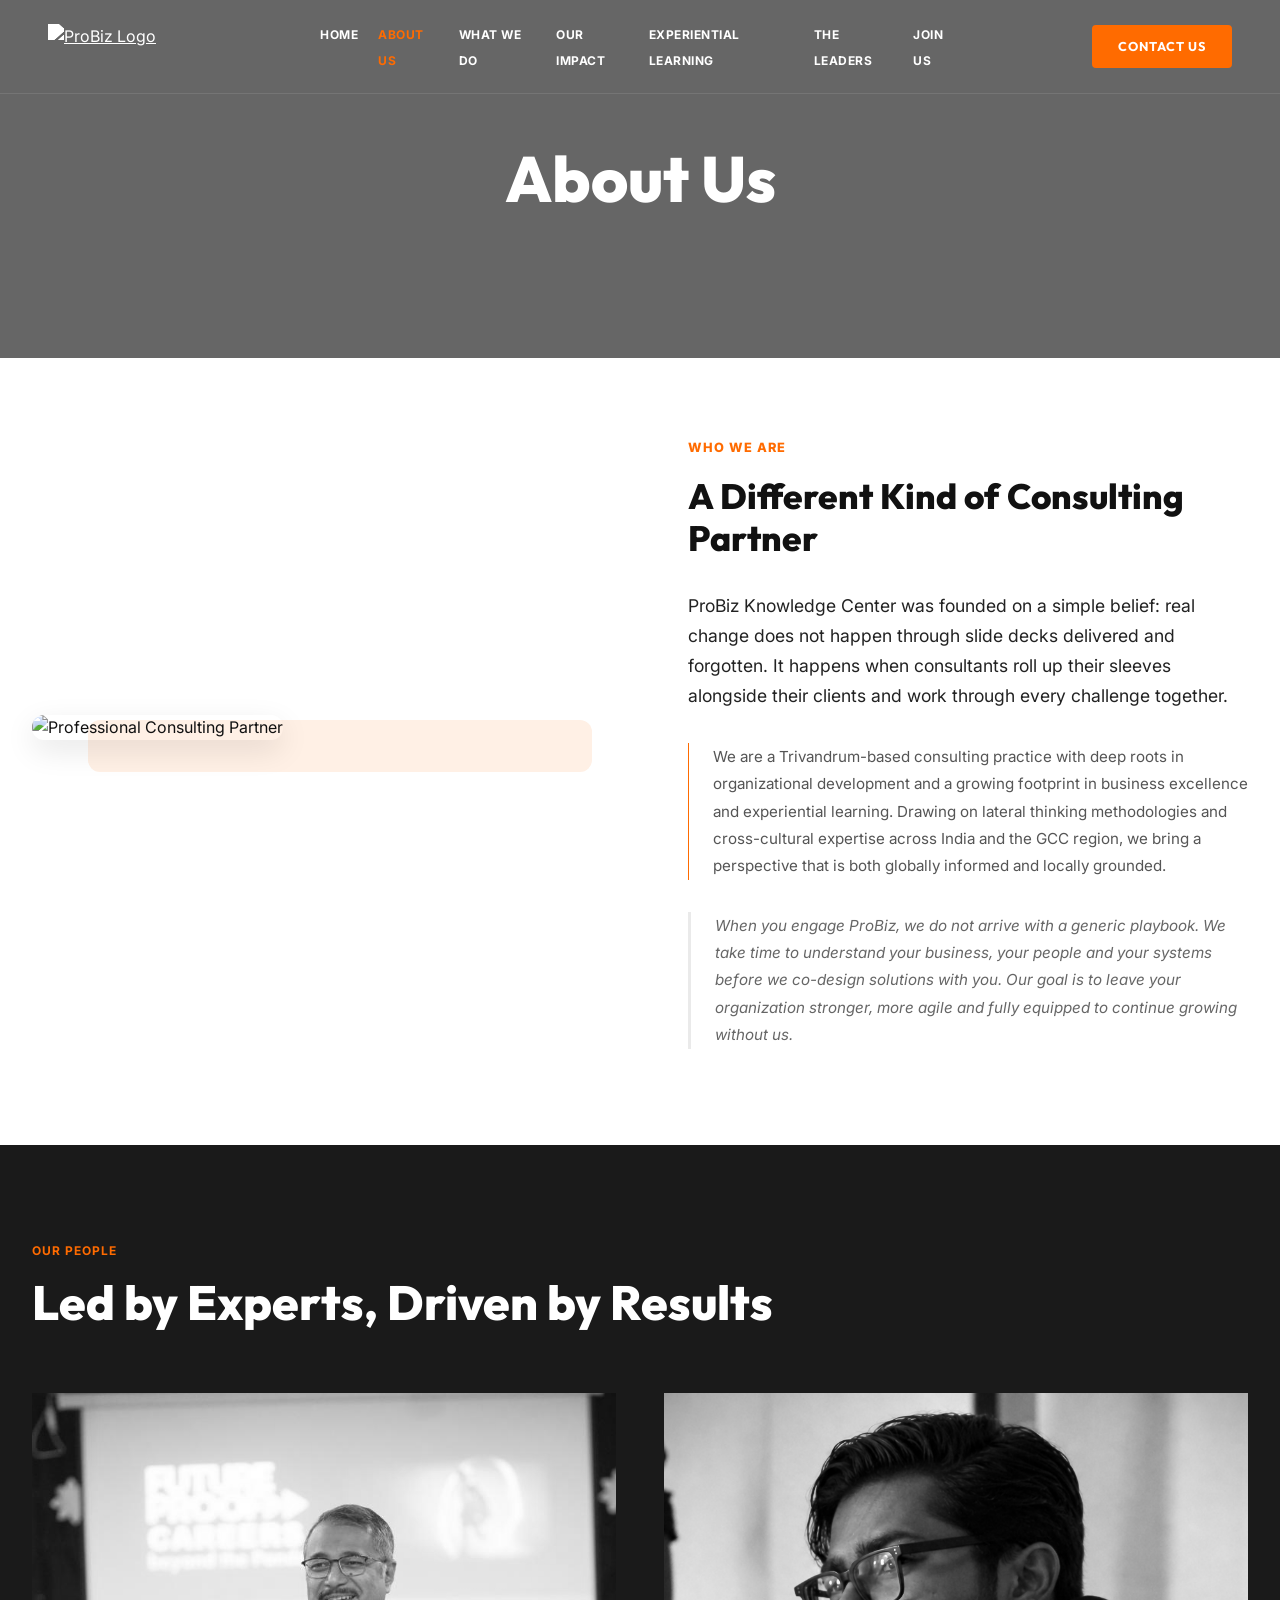
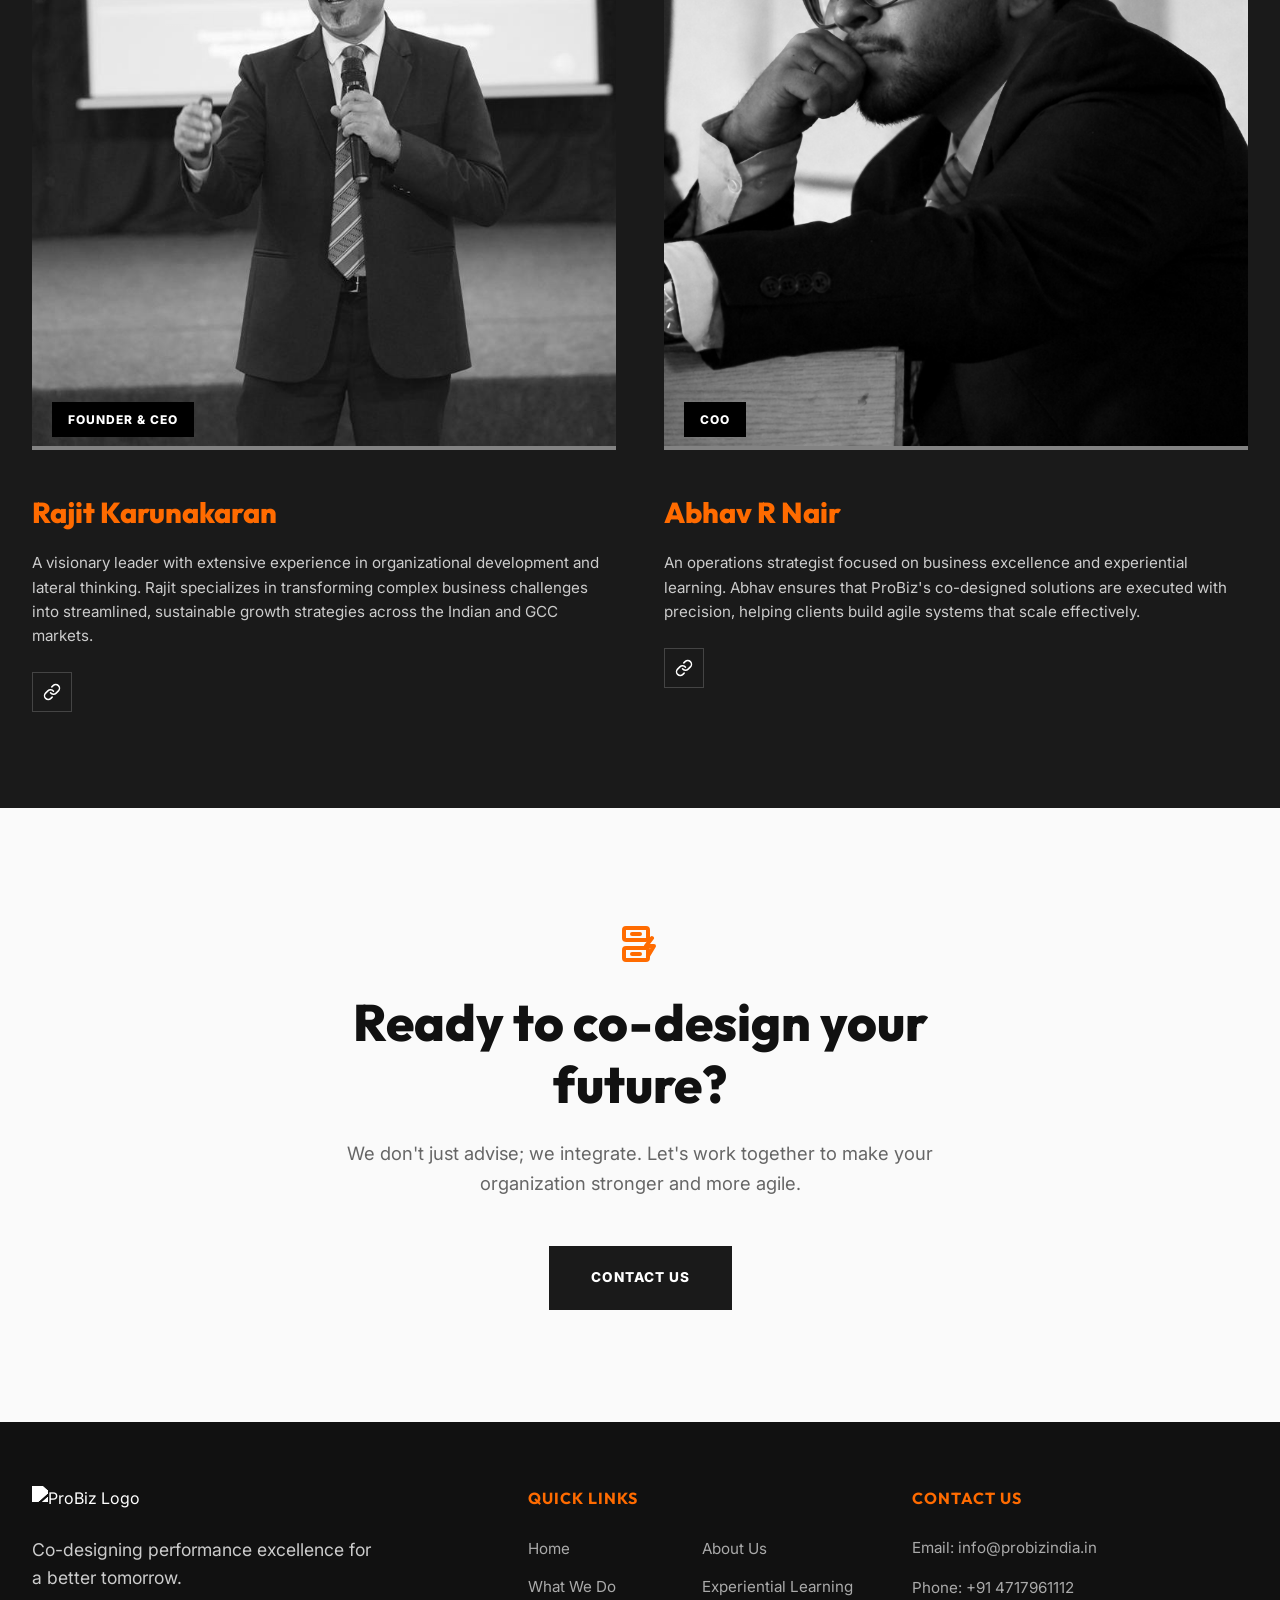
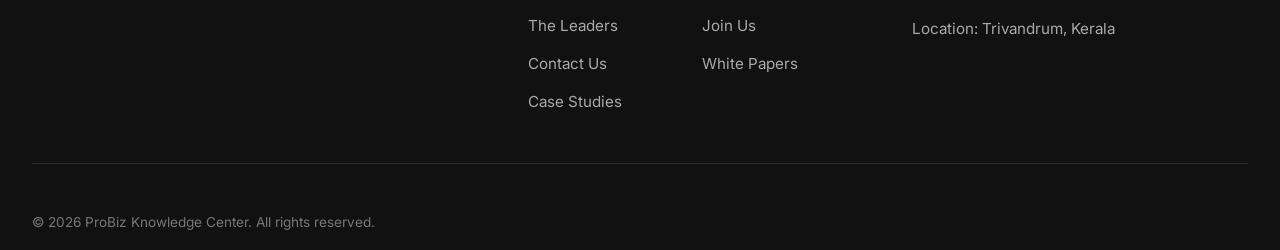
==== commit f3849e9a: "probiz6" ====
--- a/about.html
+++ b/about.html
@@ -3,8 +3,13 @@
 <head>
     <meta charset="UTF-8">
     <meta name="viewport" content="width=device-width, initial-scale=1.0, minimum-scale=1.0">
-    <title>About Us | ProBiz Knowledge Center</title>
-    <meta name="description" content="ProBiz Knowledge Center is a Trivandrum-based consulting practice that co-designs and co-executes high-impact solutions across organizational development, business excellence and experiential learning.">
+    <title>ProBiz Knowledge Center | International Business Consulting and Organizational Development</title>
+    <meta name="description" content="ProBiz Knowledge Center is one the leading business consulting and organizational development firms in India. We partner with enterprises to design agile systems, build high-performance teams and achieve lasting results.">
+    <meta property="og:title" content="ProBiz Knowledge Center | International Business Consulting and Organizational Development">
+    <meta property="og:description" content="ProBiz Knowledge Center is one the leading business consulting and organizational development firms in India. We partner with enterprises to design agile systems, build high-performance teams and achieve lasting results.">
+    <meta property="og:type" content="website">
+    <meta property="og:url" content="https://probizindia.vercel.app/">
+    
     <!-- Google Fonts -->
     <link rel="preconnect" href="https://fonts.googleapis.com">
     <link rel="preconnect" href="https://fonts.gstatic.com" crossorigin>
@@ -60,10 +65,6 @@
                 <div class="image-wrapper">
                     <div class="image-backdrop"></div>
                     <img src="assets/images/Professional_and_approachable_photo_of_202606221526.jpeg" alt="Professional Consulting Partner" class="about-img">
-                    <div class="bespoke-badge">
-                        <h3>100%</h3>
-                        <p>BESPOKE</p>
-                    </div>
                 </div>
             </div>
             
@@ -108,7 +109,7 @@
                 <!-- Leader 1 -->
                 <div>
                     <div style="position: relative; margin-bottom: 2rem;">
-                        <img src="assets/images/Rajit Karunakaran .jpeg" alt="Rajit Karunakaran" style="width: 100%; height: auto; aspect-ratio: 4/4.5; object-fit: cover; filter: grayscale(100%); border-bottom: 4px solid var(--color-orange);">
+                        <img src="assets/images/img11.jpeg" alt="Rajit Karunakaran" style="width: 100%; height: auto; aspect-ratio: 4/4.5; object-fit: cover; filter: grayscale(100%); border-bottom: 4px solid var(--color-orange);">
                         <div style="position: absolute; bottom: 20px; left: 20px; background-color: #000; color: #fff; padding: 0.5rem 1rem; font-size: 0.75rem; font-weight: 800; text-transform: uppercase; letter-spacing: 1px;">FOUNDER & CEO</div>
                     </div>
                     <h3 style="color: var(--color-orange); font-family: var(--font-heading); font-size: 1.8rem; font-weight: 800; margin-bottom: 1rem;">Rajit Karunakaran</h3>
@@ -123,7 +124,7 @@
                 <!-- Leader 2 -->
                 <div>
                     <div style="position: relative; margin-bottom: 2rem;">
-                        <img src="assets/images/Abhav R Nair.jpeg" alt="Abhav R Nair" style="width: 100%; height: auto; aspect-ratio: 4/4.5; object-fit: cover; filter: grayscale(100%); border-bottom: 4px solid var(--color-orange);">
+                        <img src="assets/images/img12.PNG" alt="Abhav R Nair" style="width: 100%; height: auto; aspect-ratio: 4/4.5; object-fit: cover; filter: grayscale(100%); border-bottom: 4px solid var(--color-orange);">
                         <div style="position: absolute; bottom: 20px; left: 20px; background-color: #000; color: #fff; padding: 0.5rem 1rem; font-size: 0.75rem; font-weight: 800; text-transform: uppercase; letter-spacing: 1px;">COO</div>
                     </div>
                     <h3 style="color: var(--color-orange); font-family: var(--font-heading); font-size: 1.8rem; font-weight: 800; margin-bottom: 1rem;">Abhav R Nair</h3>
@@ -170,7 +171,7 @@
             <div class="footer-top">
                 <div class="footer-brand">
                     <img src="assets/images/logoprobiz.png" alt="ProBiz Logo" height="90" class="footer-logo">
-                    <p class="footer-tagline">Co-Designing Performance Excellence for a Better Tomorrow.</p>
+                    <p class="footer-tagline">Co-designing performance excellence for a better tomorrow.</p>
                 </div>
                 
                 <div class="footer-links-group">
--- a/style.css
+++ b/style.css
@@ -1166,13 +1166,17 @@
         display: flex;
     }
     
-    .nav-links a {
+    ul#navLinks a {
         color: var(--color-black) !important;
         font-size: 1.1rem;
         padding: 0.75rem 0;
         display: block;
     }
     
+    ul#navLinks a:hover, ul#navLinks a.active {
+        color: var(--color-orange) !important;
+    }
+    
     .nav-contact-item {
         margin-top: 1rem;
     }
@@ -1185,7 +1189,7 @@
         display: none !important;
     }
     
-    .nav-contact-item .nav-btn {
+    ul#navLinks .nav-contact-item .nav-btn {
         display: inline-block;
         color: var(--color-white) !important;
     }
